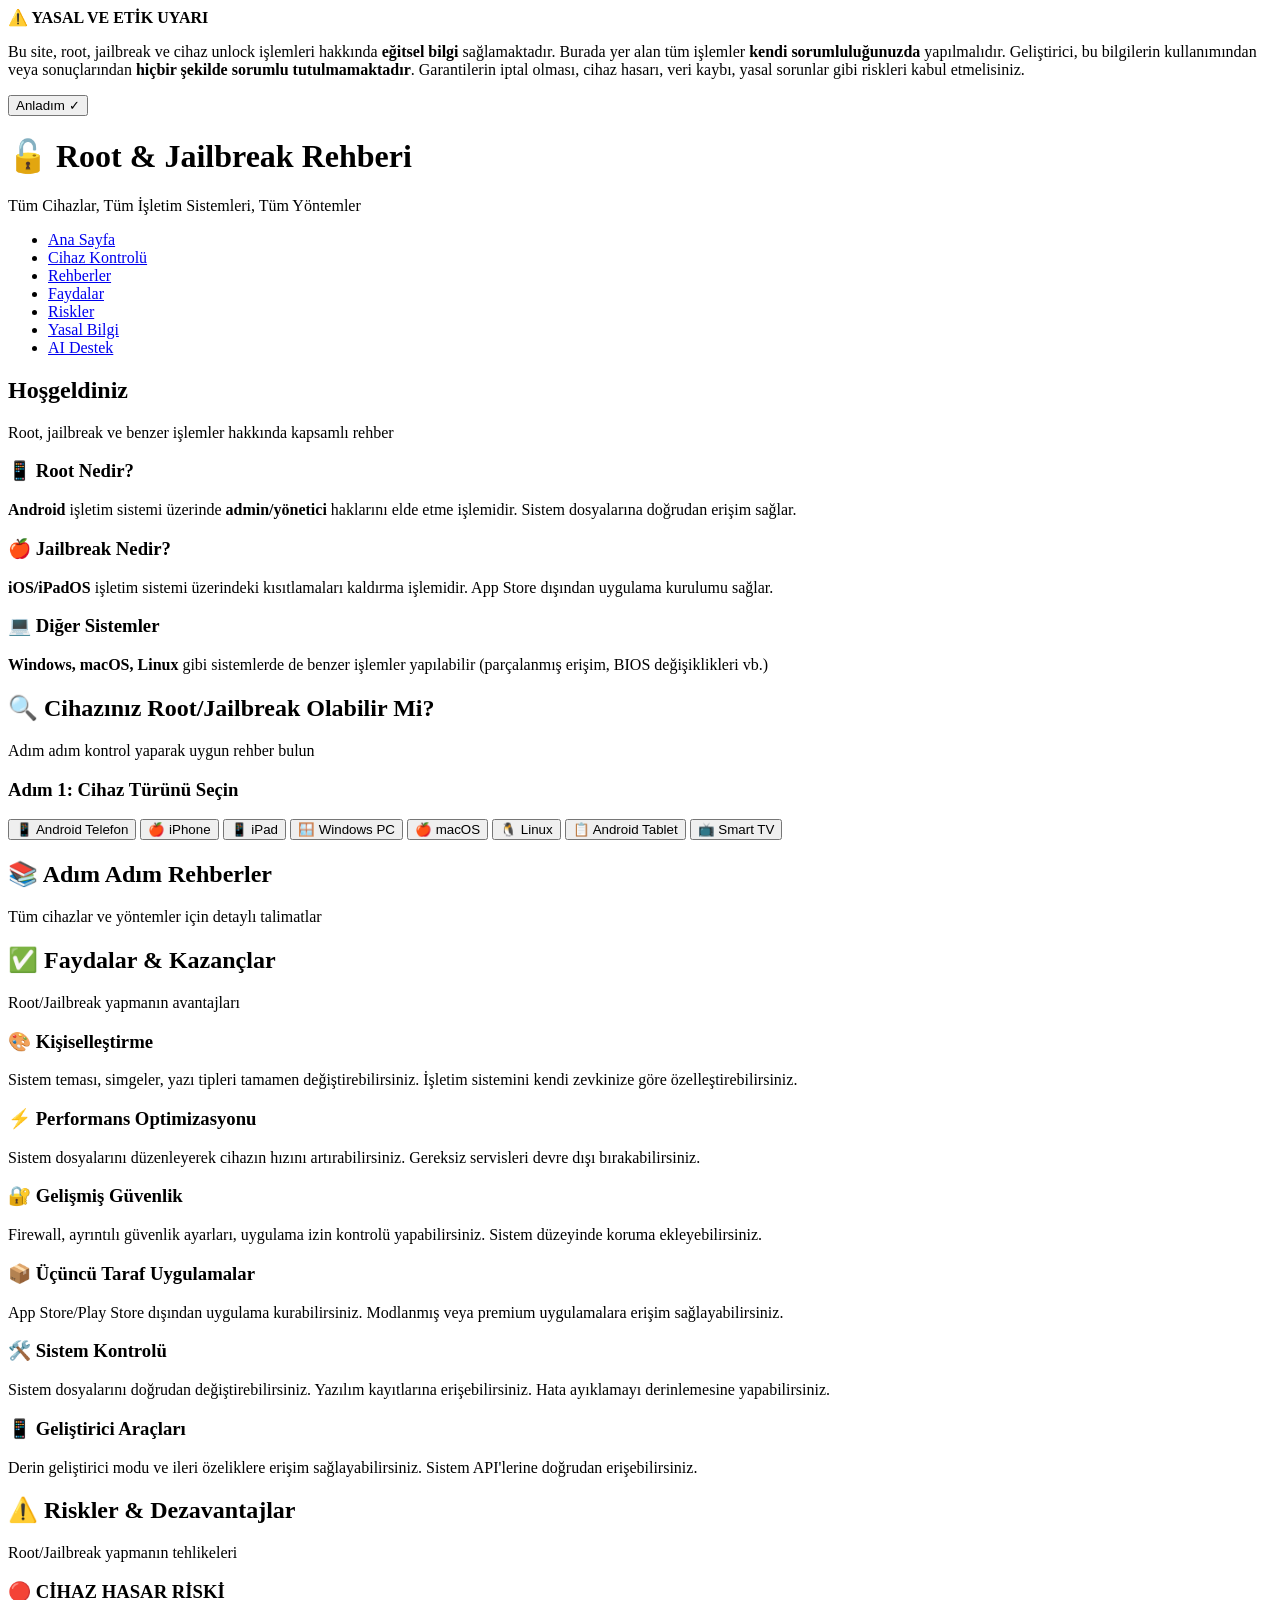
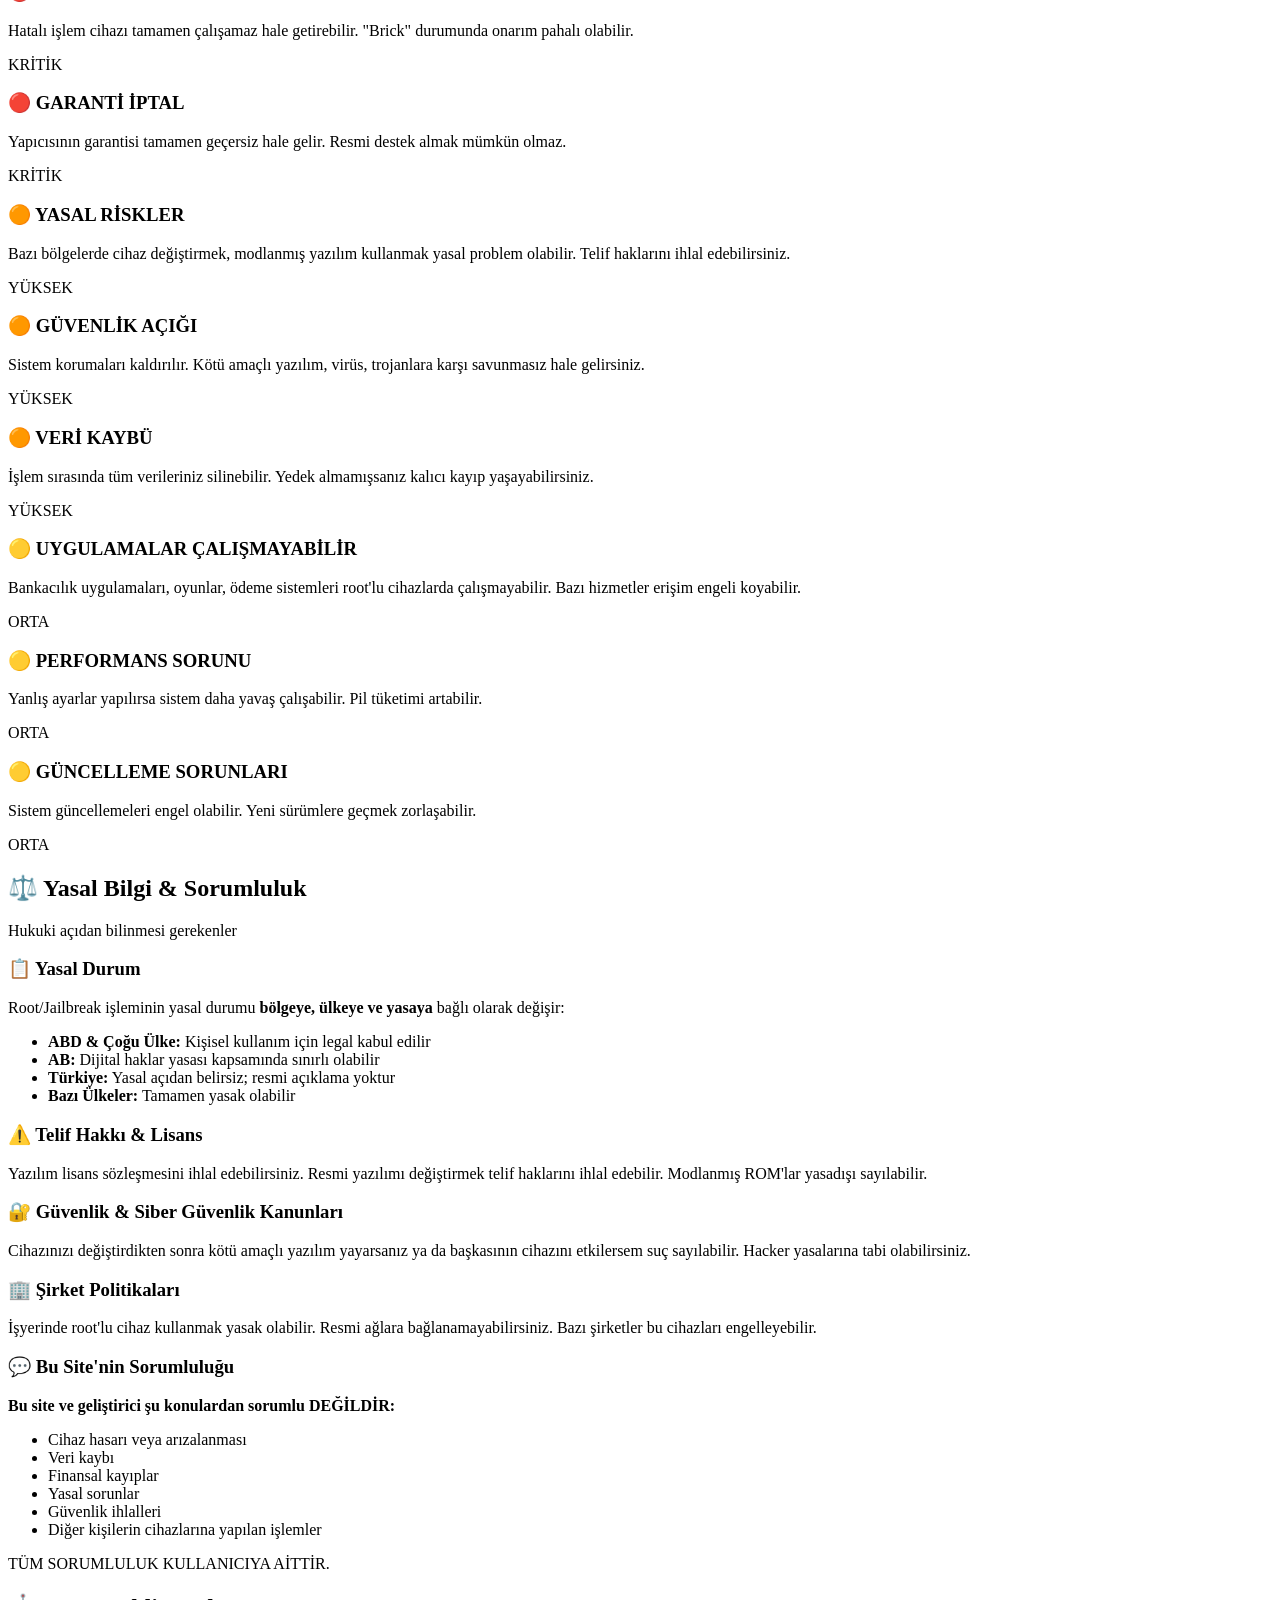
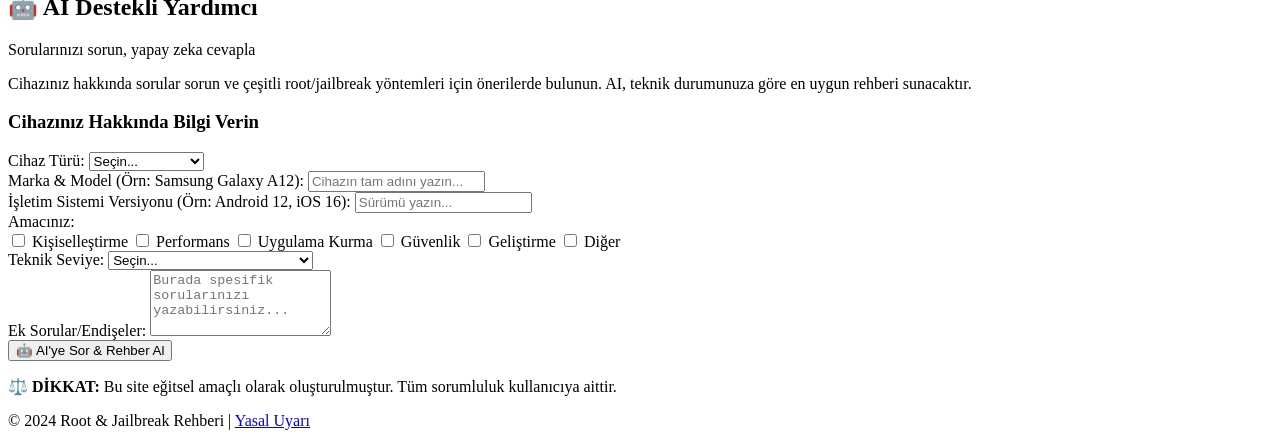
==== index.html @ 445ad883 "Temel HTML yapısı oluşturuldu - Ana sayfa, cihaz seçimi, rehberler ve AI destek" ====
<!DOCTYPE html>
<html lang="tr">
<head>
    <meta charset="UTF-8">
    <meta name="viewport" content="width=device-width, initial-scale=1.0">
    <title>Root & Jailbreak Rehberi - Tüm Cihazlar & İşletim Sistemleri</title>
    <link rel="stylesheet" href="style.css">
</head>
<body>
    <!-- YASAL UYARI BANNER -->
    <div class="legal-banner">
        <div class="legal-content">
            <strong>⚠️ YASAL VE ETİK UYARI</strong>
            <p>Bu site, root, jailbreak ve cihaz unlock işlemleri hakkında <strong>eğitsel bilgi</strong> sağlamaktadır. 
            Burada yer alan tüm işlemler <strong>kendi sorumluluğunuzda</strong> yapılmalıdır. Geliştirici, bu bilgilerin kullanımından veya sonuçlarından 
            <strong>hiçbir şekilde sorumlu tutulmamaktadır</strong>. Garantilerin iptal olması, cihaz hasarı, veri kaybı, yasal sorunlar gibi riskleri kabul etmelisiniz.</p>
            <button class="close-banner" onclick="closeBanner()">Anladım ✓</button>
        </div>
    </div>

    <!-- HEADER -->
    <header class="header">
        <div class="container">
            <h1>🔓 Root & Jailbreak Rehberi</h1>
            <p class="subtitle">Tüm Cihazlar, Tüm İşletim Sistemleri, Tüm Yöntemler</p>
        </div>
    </header>

    <!-- NAV -->
    <nav class="navbar">
        <div class="container">
            <ul class="nav-menu">
                <li><a href="#home" class="active">Ana Sayfa</a></li>
                <li><a href="#quick-check">Cihaz Kontrolü</a></li>
                <li><a href="#guides">Rehberler</a></li>
                <li><a href="#benefits">Faydalar</a></li>
                <li><a href="#risks">Riskler</a></li>
                <li><a href="#legal">Yasal Bilgi</a></li>
                <li><a href="#ai-support">AI Destek</a></li>
            </ul>
        </div>
    </nav>

    <!-- MAIN CONTENT -->
    <main>
        <div class="container">

            <!-- SECTION 1: GİRİŞ -->
            <section id="home" class="section">
                <div class="section-header">
                    <h2>Hoşgeldiniz</h2>
                    <p>Root, jailbreak ve benzer işlemler hakkında kapsamlı rehber</p>
                </div>
                <div class="intro-grid">
                    <div class="intro-card">
                        <h3>📱 Root Nedir?</h3>
                        <p><strong>Android</strong> işletim sistemi üzerinde <strong>admin/yönetici</strong> haklarını elde etme işlemidir. Sistem dosyalarına doğrudan erişim sağlar.</p>
                    </div>
                    <div class="intro-card">
                        <h3>🍎 Jailbreak Nedir?</h3>
                        <p><strong>iOS/iPadOS</strong> işletim sistemi üzerindeki kısıtlamaları kaldırma işlemidir. App Store dışından uygulama kurulumu sağlar.</p>
                    </div>
                    <div class="intro-card">
                        <h3>💻 Diğer Sistemler</h3>
                        <p><strong>Windows, macOS, Linux</strong> gibi sistemlerde de benzer işlemler yapılabilir (parçalanmış erişim, BIOS değişiklikleri vb.)</p>
                    </div>
                </div>
            </section>

            <!-- SECTION 2: CİHAZ KONTROLÜ -->
            <section id="quick-check" class="section">
                <div class="section-header">
                    <h2>🔍 Cihazınız Root/Jailbreak Olabilir Mi?</h2>
                    <p>Adım adım kontrol yaparak uygun rehber bulun</p>
                </div>

                <div class="device-selector">
                    <h3>Adım 1: Cihaz Türünü Seçin</h3>
                    <div class="button-group">
                        <button class="device-btn" onclick="selectDevice('android')">📱 Android Telefon</button>
                        <button class="device-btn" onclick="selectDevice('iphone')">🍎 iPhone</button>
                        <button class="device-btn" onclick="selectDevice('ipad')">📱 iPad</button>
                        <button class="device-btn" onclick="selectDevice('windows')">🪟 Windows PC</button>
                        <button class="device-btn" onclick="selectDevice('macos')">🍎 macOS</button>
                        <button class="device-btn" onclick="selectDevice('linux')">🐧 Linux</button>
                        <button class="device-btn" onclick="selectDevice('tablet')">📋 Android Tablet</button>
                        <button class="device-btn" onclick="selectDevice('smarttv')">📺 Smart TV</button>
                    </div>
                </div>

                <div id="device-info" class="device-info" style="display:none;"></div>
            </section>

            <!-- SECTION 3: REHBİLER -->
            <section id="guides" class="section">
                <div class="section-header">
                    <h2>📚 Adım Adım Rehberler</h2>
                    <p>Tüm cihazlar ve yöntemler için detaylı talimatlar</p>
                </div>

                <div class="guides-container" id="guides-container">
                    <!-- Dinamik olarak doldurulacak -->
                </div>
            </section>

            <!-- SECTION 4: FAYDALAR -->
            <section id="benefits" class="section">
                <div class="section-header">
                    <h2>✅ Faydalar & Kazançlar</h2>
                    <p>Root/Jailbreak yapmanın avantajları</p>
                </div>

                <div class="benefits-grid">
                    <div class="benefit-card">
                        <h3>🎨 Kişiselleştirme</h3>
                        <p>Sistem teması, simgeler, yazı tipleri tamamen değiştirebilirsiniz. İşletim sistemini kendi zevkinize göre özelleştirebilirsiniz.</p>
                    </div>
                    <div class="benefit-card">
                        <h3>⚡ Performans Optimizasyonu</h3>
                        <p>Sistem dosyalarını düzenleyerek cihazın hızını artırabilirsiniz. Gereksiz servisleri devre dışı bırakabilirsiniz.</p>
                    </div>
                    <div class="benefit-card">
                        <h3>🔐 Gelişmiş Güvenlik</h3>
                        <p>Firewall, ayrıntılı güvenlik ayarları, uygulama izin kontrolü yapabilirsiniz. Sistem düzeyinde koruma ekleyebilirsiniz.</p>
                    </div>
                    <div class="benefit-card">
                        <h3>📦 Üçüncü Taraf Uygulamalar</h3>
                        <p>App Store/Play Store dışından uygulama kurabilirsiniz. Modlanmış veya premium uygulamalara erişim sağlayabilirsiniz.</p>
                    </div>
                    <div class="benefit-card">
                        <h3>🛠️ Sistem Kontrolü</h3>
                        <p>Sistem dosyalarını doğrudan değiştirebilirsiniz. Yazılım kayıtlarına erişebilirsiniz. Hata ayıklamayı derinlemesine yapabilirsiniz.</p>
                    </div>
                    <div class="benefit-card">
                        <h3>📱 Geliştirici Araçları</h3>
                        <p>Derin geliştirici modu ve ileri özeliklere erişim sağlayabilirsiniz. Sistem API'lerine doğrudan erişebilirsiniz.</p>
                    </div>
                </div>
            </section>

            <!-- SECTION 5: RİSKLER -->
            <section id="risks" class="section">
                <div class="section-header">
                    <h2>⚠️ Riskler & Dezavantajlar</h2>
                    <p>Root/Jailbreak yapmanın tehlikeleri</p>
                </div>

                <div class="risks-grid">
                    <div class="risk-card risk-critical">
                        <h3>🔴 CİHAZ HASAR RİSKİ</h3>
                        <p>Hatalı işlem cihazı tamamen çalışamaz hale getirebilir. "Brick" durumunda onarım pahalı olabilir.</p>
                        <span class="risk-level">KRİTİK</span>
                    </div>
                    <div class="risk-card risk-critical">
                        <h3>🔴 GARANTİ İPTAL</h3>
                        <p>Yapıcısının garantisi tamamen geçersiz hale gelir. Resmi destek almak mümkün olmaz.</p>
                        <span class="risk-level">KRİTİK</span>
                    </div>
                    <div class="risk-card risk-high">
                        <h3>🟠 YASAL RİSKLER</h3>
                        <p>Bazı bölgelerde cihaz değiştirmek, modlanmış yazılım kullanmak yasal problem olabilir. Telif haklarını ihlal edebilirsiniz.</p>
                        <span class="risk-level">YÜKSEK</span>
                    </div>
                    <div class="risk-card risk-high">
                        <h3>🟠 GÜVENLİK AÇIĞI</h3>
                        <p>Sistem korumaları kaldırılır. Kötü amaçlı yazılım, virüs, trojanlara karşı savunmasız hale gelirsiniz.</p>
                        <span class="risk-level">YÜKSEK</span>
                    </div>
                    <div class="risk-card risk-high">
                        <h3>🟠 VERİ KAYBÜ</h3>
                        <p>İşlem sırasında tüm verileriniz silinebilir. Yedek almamışsanız kalıcı kayıp yaşayabilirsiniz.</p>
                        <span class="risk-level">YÜKSEK</span>
                    </div>
                    <div class="risk-card risk-medium">
                        <h3>🟡 UYGULAMALAR ÇALIŞMAYABİLİR</h3>
                        <p>Bankacılık uygulamaları, oyunlar, ödeme sistemleri root'lu cihazlarda çalışmayabilir. Bazı hizmetler erişim engeli koyabilir.</p>
                        <span class="risk-level">ORTA</span>
                    </div>
                    <div class="risk-card risk-medium">
                        <h3>🟡 PERFORMANS SORUNU</h3>
                        <p>Yanlış ayarlar yapılırsa sistem daha yavaş çalışabilir. Pil tüketimi artabilir.</p>
                        <span class="risk-level">ORTA</span>
                    </div>
                    <div class="risk-card risk-medium">
                        <h3>🟡 GÜNCELLEME SORUNLARI</h3>
                        <p>Sistem güncellemeleri engel olabilir. Yeni sürümlere geçmek zorlaşabilir.</p>
                        <span class="risk-level">ORTA</span>
                    </div>
                </div>
            </section>

            <!-- SECTION 6: YASAL BİLGİ -->
            <section id="legal" class="section">
                <div class="section-header">
                    <h2>⚖️ Yasal Bilgi & Sorumluluk</h2>
                    <p>Hukuki açıdan bilinmesi gerekenler</p>
                </div>

                <div class="legal-content-detailed">
                    <div class="legal-box">
                        <h3>📋 Yasal Durum</h3>
                        <p>Root/Jailbreak işleminin yasal durumu <strong>bölgeye, ülkeye ve yasaya</strong> bağlı olarak değişir:</p>
                        <ul>
                            <li><strong>ABD & Çoğu Ülke:</strong> Kişisel kullanım için legal kabul edilir</li>
                            <li><strong>AB:</strong> Dijital haklar yasası kapsamında sınırlı olabilir</li>
                            <li><strong>Türkiye:</strong> Yasal açıdan belirsiz; resmi açıklama yoktur</li>
                            <li><strong>Bazı Ülkeler:</strong> Tamamen yasak olabilir</li>
                        </ul>
                    </div>

                    <div class="legal-box">
                        <h3>⚠️ Telif Hakkı & Lisans</h3>
                        <p>Yazılım lisans sözleşmesini ihlal edebilirsiniz. Resmi yazılımı değiştirmek telif haklarını ihlal edebilir. Modlanmış ROM'lar yasadışı sayılabilir.</p>
                    </div>

                    <div class="legal-box">
                        <h3>🔐 Güvenlik & Siber Güvenlik Kanunları</h3>
                        <p>Cihazınızı değiştirdikten sonra kötü amaçlı yazılım yayarsanız ya da başkasının cihazını etkilersem suç sayılabilir. Hacker yasalarına tabi olabilirsiniz.</p>
                    </div>

                    <div class="legal-box">
                        <h3>🏢 Şirket Politikaları</h3>
                        <p>İşyerinde root'lu cihaz kullanmak yasak olabilir. Resmi ağlara bağlanamayabilirsiniz. Bazı şirketler bu cihazları engelleyebilir.</p>
                    </div>

                    <div class="legal-box">
                        <h3>💬 Bu Site'nin Sorumluluğu</h3>
                        <p><strong>Bu site ve geliştirici şu konulardan sorumlu DEĞİLDİR:</strong></p>
                        <ul>
                            <li>Cihaz hasarı veya arızalanması</li>
                            <li>Veri kaybı</li>
                            <li>Finansal kayıplar</li>
                            <li>Yasal sorunlar</li>
                            <li>Güvenlik ihlalleri</li>
                            <li>Diğer kişilerin cihazlarına yapılan işlemler</li>
                        </ul>
                        <p class="highlight">TÜM SORUMLULUK KULLANICIYA AİTTİR.</p>
                    </div>
                </div>
            </section>

            <!-- SECTION 7: AI DESTEK -->
            <section id="ai-support" class="section">
                <div class="section-header">
                    <h2>🤖 AI Destekli Yardımcı</h2>
                    <p>Sorularınızı sorun, yapay zeka cevapla</p>
                </div>

                <div class="ai-assistant">
                    <div class="ai-info">
                        <p>Cihazınız hakkında sorular sorun ve çeşitli root/jailbreak yöntemleri için önerilerde bulunun. AI, teknik durumunuza göre en uygun rehberi sunacaktır.</p>
                    </div>

                    <div class="ai-form">
                        <h3>Cihazınız Hakkında Bilgi Verin</h3>
                        
                        <div class="form-group">
                            <label>Cihaz Türü:</label>
                            <select id="ai-device-type">
                                <option value="">Seçin...</option>
                                <option value="android-phone">Android Telefon</option>
                                <option value="android-tablet">Android Tablet</option>
                                <option value="iphone">iPhone</option>
                                <option value="ipad">iPad</option>
                                <option value="windows">Windows PC</option>
                                <option value="macos">macOS</option>
                                <option value="linux">Linux</option>
                                <option value="smarttv">Smart TV</option>
                                <option value="other">Diğer</option>
                            </select>
                        </div>

                        <div class="form-group">
                            <label>Marka & Model (Örn: Samsung Galaxy A12):</label>
                            <input type="text" id="ai-device-model" placeholder="Cihazın tam adını yazın...">
                        </div>

                        <div class="form-group">
                            <label>İşletim Sistemi Versiyonu (Örn: Android 12, iOS 16):</label>
                            <input type="text" id="ai-os-version" placeholder="Sürümü yazın...">
                        </div>

                        <div class="form-group">
                            <label>Amacınız:</label>
                            <div class="checkbox-group">
                                <label><input type="checkbox" name="purpose" value="customization"> Kişiselleştirme</label>
                                <label><input type="checkbox" name="purpose" value="performance"> Performans</label>
                                <label><input type="checkbox" name="purpose" value="apps"> Uygulama Kurma</label>
                                <label><input type="checkbox" name="purpose" value="security"> Güvenlik</label>
                                <label><input type="checkbox" name="purpose" value="development"> Geliştirme</label>
                                <label><input type="checkbox" name="purpose" value="other"> Diğer</label>
                            </div>
                        </div>

                        <div class="form-group">
                            <label>Teknik Seviye:</label>
                            <select id="ai-tech-level">
                                <option value="">Seçin...</option>
                                <option value="beginner">Başlangıç (İlk defa yapacağım)</option>
                                <option value="intermediate">Orta (Daha önce bunu yaptım)</option>
                                <option value="advanced">İleri (Teknik bilgim var)</option>
                            </select>
                        </div>

                        <div class="form-group">
                            <label>Ek Sorular/Endişeler:</label>
                            <textarea id="ai-custom-question" placeholder="Burada spesifik sorularınızı yazabilirsiniz..." rows="4"></textarea>
                        </div>

                        <button class="btn-primary" onclick="askAI()">🤖 AI'ye Sor & Rehber Al</button>
                    </div>

                    <div id="ai-response" class="ai-response" style="display:none;"></div>
                </div>
            </section>

        </div>
    </main>

    <!-- FOOTER -->
    <footer class="footer">
        <div class="container">
            <p><strong>⚖️ DİKKAT:</strong> Bu site eğitsel amaçlı olarak oluşturulmuştur. Tüm sorumluluk kullanıcıya aittir.</p>
            <p>© 2024 Root & Jailbreak Rehberi | <a href="#legal">Yasal Uyarı</a></p>
        </div>
    </footer>

    <script src="script.js"></script>
</body>
</html>
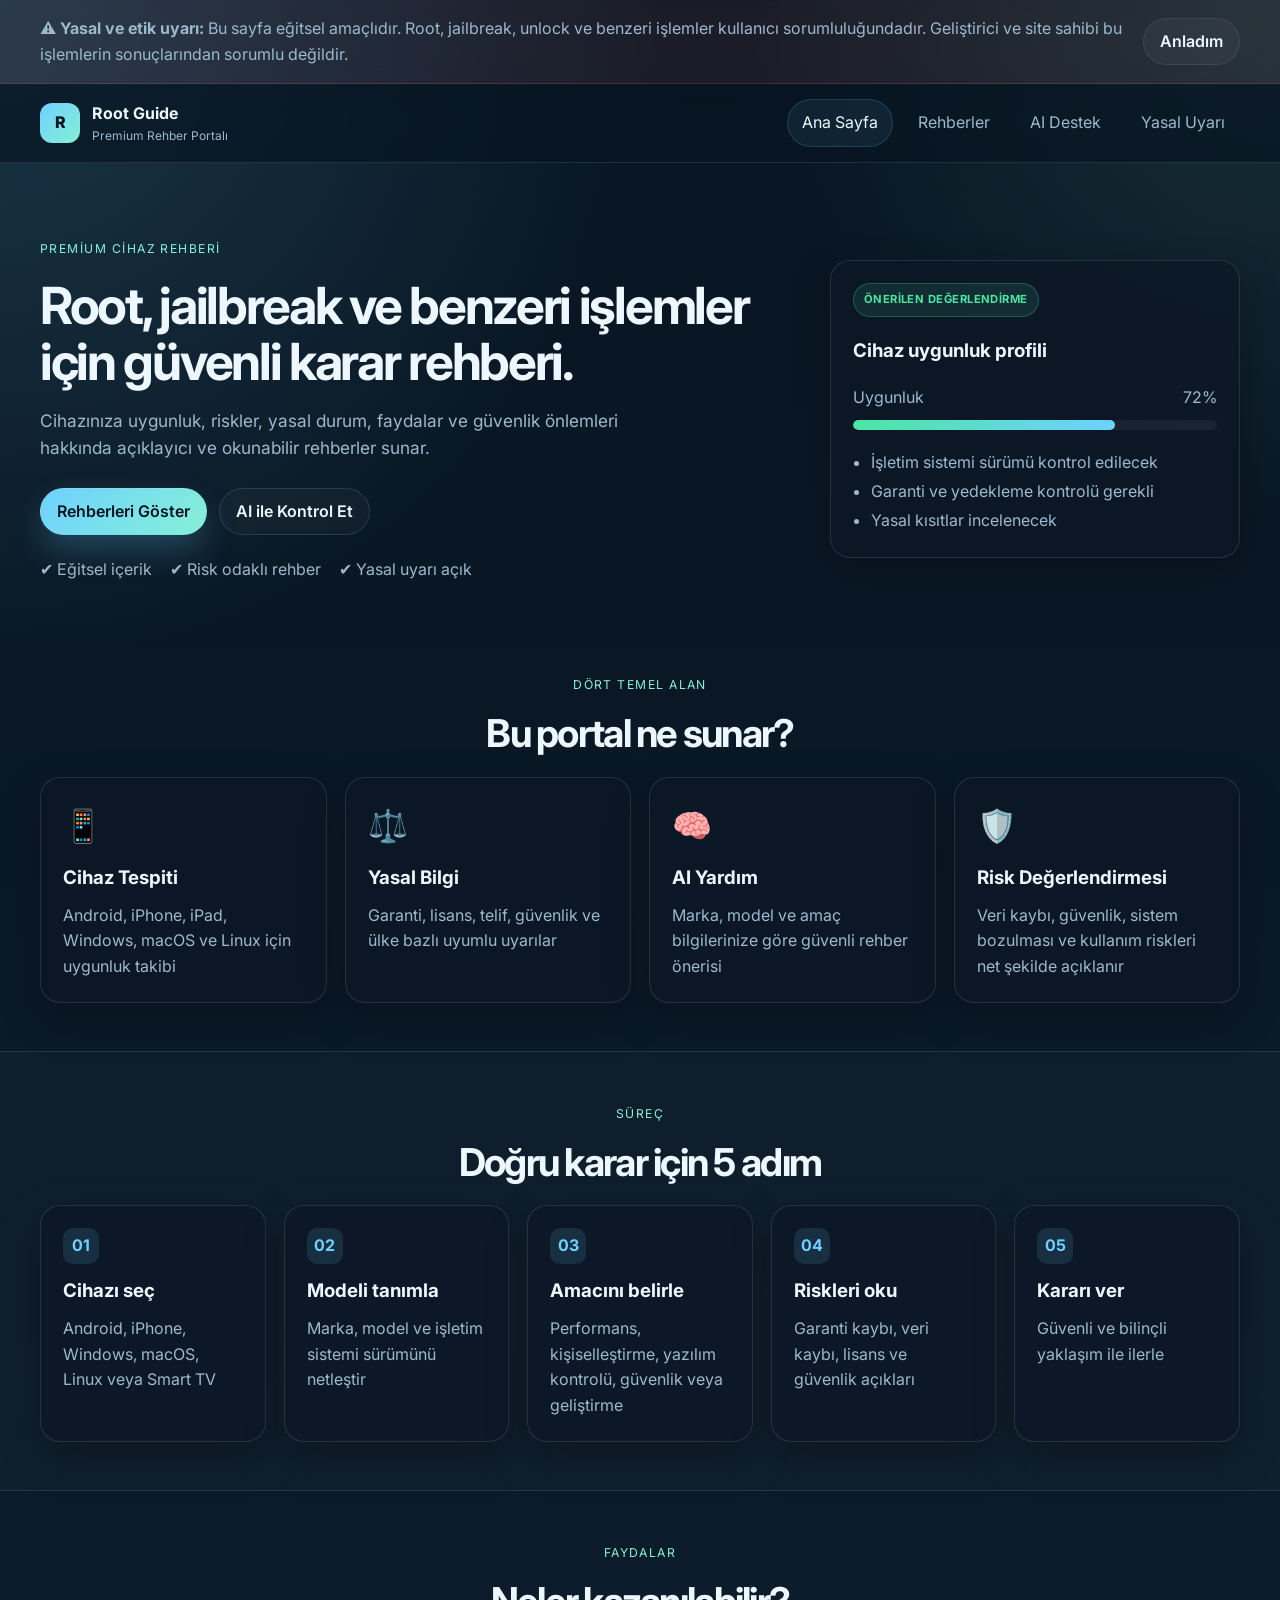
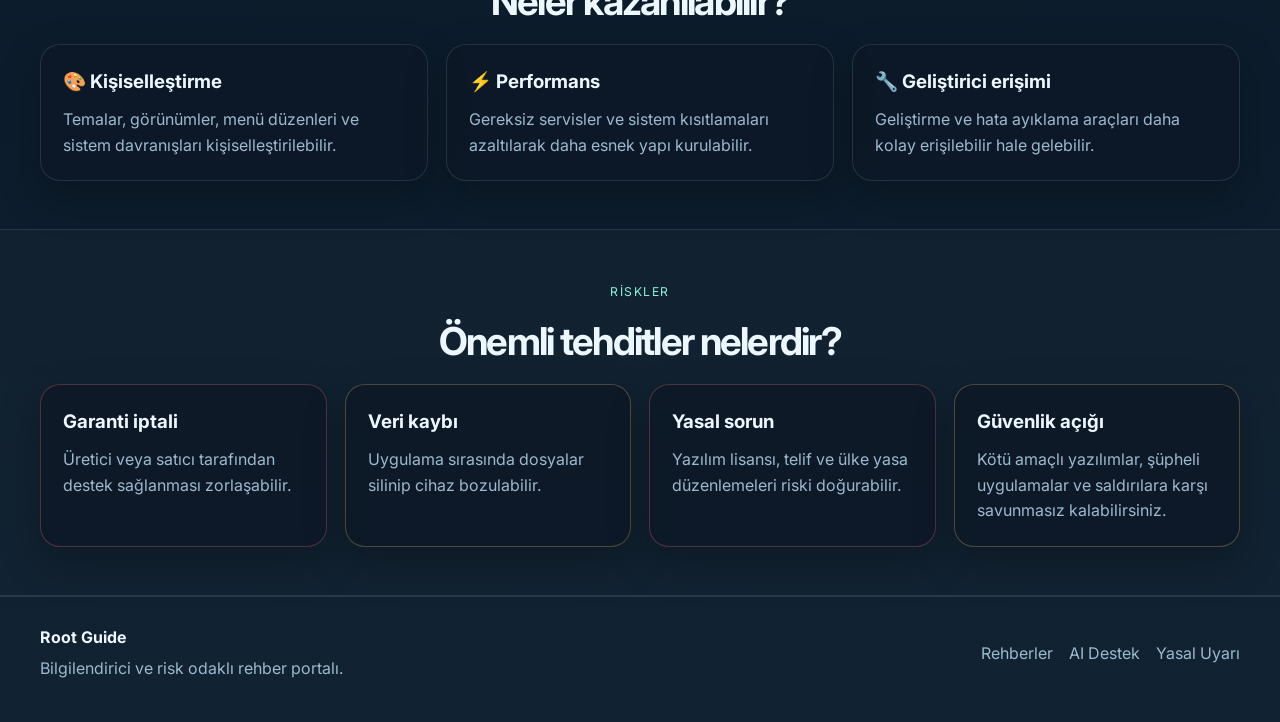
==== commit 70c1dfef: "Premium çok sayfalı portal oluşturuldu: ana sayfa, rehberler, AI destek ve yasal sayfalar hazır." ====
--- a/index.html
+++ b/index.html
@@ -1,330 +1,357 @@
 <!DOCTYPE html>
 <html lang="tr">
 <head>
-    <meta charset="UTF-8">
-    <meta name="viewport" content="width=device-width, initial-scale=1.0">
-    <title>Root & Jailbreak Rehberi - Tüm Cihazlar & İşletim Sistemleri</title>
-    <link rel="stylesheet" href="style.css">
+  <meta charset="UTF-8" />
+  <meta name="viewport" content="width=device-width, initial-scale=1.0" />
+  <title>Root & Jailbreak Rehberi | Premium Bilgi Portalı</title>
+  <meta name="description" content="Güvenli, yasal uyarılı ve eğitsel root, jailbreak, unlock ve benzeri cihaz rehberi portalı." />
+  <link rel="preconnect" href="https://fonts.googleapis.com">
+  <link rel="preconnect" href="https://fonts.gstatic.com" crossorigin>
+  <link href="https://fonts.googleapis.com/css2?family=Inter:wght@400;500;600;700;800&display=swap" rel="stylesheet">
+  <link rel="stylesheet" href="style.css" />
 </head>
 <body>
-    <!-- YASAL UYARI BANNER -->
-    <div class="legal-banner">
-        <div class="legal-content">
-            <strong>⚠️ YASAL VE ETİK UYARI</strong>
-            <p>Bu site, root, jailbreak ve cihaz unlock işlemleri hakkında <strong>eğitsel bilgi</strong> sağlamaktadır. 
-            Burada yer alan tüm işlemler <strong>kendi sorumluluğunuzda</strong> yapılmalıdır. Geliştirici, bu bilgilerin kullanımından veya sonuçlarından 
-            <strong>hiçbir şekilde sorumlu tutulmamaktadır</strong>. Garantilerin iptal olması, cihaz hasarı, veri kaybı, yasal sorunlar gibi riskleri kabul etmelisiniz.</p>
-            <button class="close-banner" onclick="closeBanner()">Anladım ✓</button>
-        </div>
+  <div class="top-alert">
+    <div class="container top-alert-inner">
+      <div>
+        <strong>⚠️ Yasal ve etik uyarı:</strong>
+        Bu sayfa eğitsel amaçlıdır. Root, jailbreak, unlock ve benzeri işlemler kullanıcı sorumluluğundadır. Geliştirici ve site sahibi bu işlemlerin sonuçlarından sorumlu değildir.
+      </div>
+      <button class="ghost-button" type="button" data-close-alert>Anladım</button>
     </div>
-
-    <!-- HEADER -->
-    <header class="header">
-        <div class="container">
-            <h1>🔓 Root & Jailbreak Rehberi</h1>
-            <p class="subtitle">Tüm Cihazlar, Tüm İşletim Sistemleri, Tüm Yöntemler</p>
-        </div>
-    </header>
-
-    <!-- NAV -->
-    <nav class="navbar">
-        <div class="container">
-            <ul class="nav-menu">
-                <li><a href="#home" class="active">Ana Sayfa</a></li>
-                <li><a href="#quick-check">Cihaz Kontrolü</a></li>
-                <li><a href="#guides">Rehberler</a></li>
-                <li><a href="#benefits">Faydalar</a></li>
-                <li><a href="#risks">Riskler</a></li>
-                <li><a href="#legal">Yasal Bilgi</a></li>
-                <li><a href="#ai-support">AI Destek</a></li>
+  </div>
+
+  <header class="site-header">
+    <div class="container nav-wrap">
+      <div class="brand">
+        <span class="brand-mark">R</span>
+        <div>
+          <strong>Root Guide</strong>
+          <small>Premium Rehber Portalı</small>
+        </div>
+      </div>
+      <nav class="main-nav" aria-label="Ana menü">
+        <a href="index.html" class="active">Ana Sayfa</a>
+        <a href="guides.html">Rehberler</a>
+        <a href="assistant.html">AI Destek</a>
+        <a href="legal.html">Yasal Uyarı</a>
+      </nav>
+    </div>
+  </header>
+
+  <main>
+    <section class="hero">
+      <div class="container hero-grid">
+        <div class="hero-copy">
+          <span class="eyebrow">Premium Cihaz Rehberi</span>
+          <h1>Root, jailbreak ve benzeri işlemler için güvenli karar rehberi.</h1>
+          <p>
+            Cihazınıza uygunluk, riskler, yasal durum, faydalar ve güvenlik önlemleri hakkında açıklayıcı ve okunabilir rehberler sunar.
+          </p>
+          <div class="cta-row">
+            <a class="primary-button" href="guides.html">Rehberleri Göster</a>
+            <a class="secondary-button" href="assistant.html">AI ile Kontrol Et</a>
+          </div>
+          <ul class="trust-list">
+            <li>✔ Eğitsel içerik</li>
+            <li>✔ Risk odaklı rehber</li>
+            <li>✔ Yasal uyarı açık</li>
+          </ul>
+        </div>
+        <div class="hero-panel">
+          <div class="mini-card shadow-soft">
+            <span class="badge success">Önerilen değerlendirme</span>
+            <h3>Cihaz uygunluk profili</h3>
+            <div class="meter-row">
+              <span>Uygunluk</span>
+              <span class="meter-value">72%</span>
+            </div>
+            <div class="meter"><span style="width:72%"></span></div>
+            <ul>
+              <li>İşletim sistemi sürümü kontrol edilecek</li>
+              <li>Garanti ve yedekleme kontrolü gerekli</li>
+              <li>Yasal kısıtlar incelenecek</li>
             </ul>
-        </div>
-    </nav>
-
-    <!-- MAIN CONTENT -->
-    <main>
-        <div class="container">
-
-            <!-- SECTION 1: GİRİŞ -->
-            <section id="home" class="section">
-                <div class="section-header">
-                    <h2>Hoşgeldiniz</h2>
-                    <p>Root, jailbreak ve benzer işlemler hakkında kapsamlı rehber</p>
-                </div>
-                <div class="intro-grid">
-                    <div class="intro-card">
-                        <h3>📱 Root Nedir?</h3>
-                        <p><strong>Android</strong> işletim sistemi üzerinde <strong>admin/yönetici</strong> haklarını elde etme işlemidir. Sistem dosyalarına doğrudan erişim sağlar.</p>
-                    </div>
-                    <div class="intro-card">
-                        <h3>🍎 Jailbreak Nedir?</h3>
-                        <p><strong>iOS/iPadOS</strong> işletim sistemi üzerindeki kısıtlamaları kaldırma işlemidir. App Store dışından uygulama kurulumu sağlar.</p>
-                    </div>
-                    <div class="intro-card">
-                        <h3>💻 Diğer Sistemler</h3>
-                        <p><strong>Windows, macOS, Linux</strong> gibi sistemlerde de benzer işlemler yapılabilir (parçalanmış erişim, BIOS değişiklikleri vb.)</p>
-                    </div>
-                </div>
-            </section>
-
-            <!-- SECTION 2: CİHAZ KONTROLÜ -->
-            <section id="quick-check" class="section">
-                <div class="section-header">
-                    <h2>🔍 Cihazınız Root/Jailbreak Olabilir Mi?</h2>
-                    <p>Adım adım kontrol yaparak uygun rehber bulun</p>
-                </div>
-
-                <div class="device-selector">
-                    <h3>Adım 1: Cihaz Türünü Seçin</h3>
-                    <div class="button-group">
-                        <button class="device-btn" onclick="selectDevice('android')">📱 Android Telefon</button>
-                        <button class="device-btn" onclick="selectDevice('iphone')">🍎 iPhone</button>
-                        <button class="device-btn" onclick="selectDevice('ipad')">📱 iPad</button>
-                        <button class="device-btn" onclick="selectDevice('windows')">🪟 Windows PC</button>
-                        <button class="device-btn" onclick="selectDevice('macos')">🍎 macOS</button>
-                        <button class="device-btn" onclick="selectDevice('linux')">🐧 Linux</button>
-                        <button class="device-btn" onclick="selectDevice('tablet')">📋 Android Tablet</button>
-                        <button class="device-btn" onclick="selectDevice('smarttv')">📺 Smart TV</button>
-                    </div>
-                </div>
-
-                <div id="device-info" class="device-info" style="display:none;"></div>
-            </section>
-
-            <!-- SECTION 3: REHBİLER -->
-            <section id="guides" class="section">
-                <div class="section-header">
-                    <h2>📚 Adım Adım Rehberler</h2>
-                    <p>Tüm cihazlar ve yöntemler için detaylı talimatlar</p>
-                </div>
-
-                <div class="guides-container" id="guides-container">
-                    <!-- Dinamik olarak doldurulacak -->
-                </div>
-            </section>
-
-            <!-- SECTION 4: FAYDALAR -->
-            <section id="benefits" class="section">
-                <div class="section-header">
-                    <h2>✅ Faydalar & Kazançlar</h2>
-                    <p>Root/Jailbreak yapmanın avantajları</p>
-                </div>
-
-                <div class="benefits-grid">
-                    <div class="benefit-card">
-                        <h3>🎨 Kişiselleştirme</h3>
-                        <p>Sistem teması, simgeler, yazı tipleri tamamen değiştirebilirsiniz. İşletim sistemini kendi zevkinize göre özelleştirebilirsiniz.</p>
-                    </div>
-                    <div class="benefit-card">
-                        <h3>⚡ Performans Optimizasyonu</h3>
-                        <p>Sistem dosyalarını düzenleyerek cihazın hızını artırabilirsiniz. Gereksiz servisleri devre dışı bırakabilirsiniz.</p>
-                    </div>
-                    <div class="benefit-card">
-                        <h3>🔐 Gelişmiş Güvenlik</h3>
-                        <p>Firewall, ayrıntılı güvenlik ayarları, uygulama izin kontrolü yapabilirsiniz. Sistem düzeyinde koruma ekleyebilirsiniz.</p>
-                    </div>
-                    <div class="benefit-card">
-                        <h3>📦 Üçüncü Taraf Uygulamalar</h3>
-                        <p>App Store/Play Store dışından uygulama kurabilirsiniz. Modlanmış veya premium uygulamalara erişim sağlayabilirsiniz.</p>
-                    </div>
-                    <div class="benefit-card">
-                        <h3>🛠️ Sistem Kontrolü</h3>
-                        <p>Sistem dosyalarını doğrudan değiştirebilirsiniz. Yazılım kayıtlarına erişebilirsiniz. Hata ayıklamayı derinlemesine yapabilirsiniz.</p>
-                    </div>
-                    <div class="benefit-card">
-                        <h3>📱 Geliştirici Araçları</h3>
-                        <p>Derin geliştirici modu ve ileri özeliklere erişim sağlayabilirsiniz. Sistem API'lerine doğrudan erişebilirsiniz.</p>
-                    </div>
-                </div>
-            </section>
-
-            <!-- SECTION 5: RİSKLER -->
-            <section id="risks" class="section">
-                <div class="section-header">
-                    <h2>⚠️ Riskler & Dezavantajlar</h2>
-                    <p>Root/Jailbreak yapmanın tehlikeleri</p>
-                </div>
-
-                <div class="risks-grid">
-                    <div class="risk-card risk-critical">
-                        <h3>🔴 CİHAZ HASAR RİSKİ</h3>
-                        <p>Hatalı işlem cihazı tamamen çalışamaz hale getirebilir. "Brick" durumunda onarım pahalı olabilir.</p>
-                        <span class="risk-level">KRİTİK</span>
-                    </div>
-                    <div class="risk-card risk-critical">
-                        <h3>🔴 GARANTİ İPTAL</h3>
-                        <p>Yapıcısının garantisi tamamen geçersiz hale gelir. Resmi destek almak mümkün olmaz.</p>
-                        <span class="risk-level">KRİTİK</span>
-                    </div>
-                    <div class="risk-card risk-high">
-                        <h3>🟠 YASAL RİSKLER</h3>
-                        <p>Bazı bölgelerde cihaz değiştirmek, modlanmış yazılım kullanmak yasal problem olabilir. Telif haklarını ihlal edebilirsiniz.</p>
-                        <span class="risk-level">YÜKSEK</span>
-                    </div>
-                    <div class="risk-card risk-high">
-                        <h3>🟠 GÜVENLİK AÇIĞI</h3>
-                        <p>Sistem korumaları kaldırılır. Kötü amaçlı yazılım, virüs, trojanlara karşı savunmasız hale gelirsiniz.</p>
-                        <span class="risk-level">YÜKSEK</span>
-                    </div>
-                    <div class="risk-card risk-high">
-                        <h3>🟠 VERİ KAYBÜ</h3>
-                        <p>İşlem sırasında tüm verileriniz silinebilir. Yedek almamışsanız kalıcı kayıp yaşayabilirsiniz.</p>
-                        <span class="risk-level">YÜKSEK</span>
-                    </div>
-                    <div class="risk-card risk-medium">
-                        <h3>🟡 UYGULAMALAR ÇALIŞMAYABİLİR</h3>
-                        <p>Bankacılık uygulamaları, oyunlar, ödeme sistemleri root'lu cihazlarda çalışmayabilir. Bazı hizmetler erişim engeli koyabilir.</p>
-                        <span class="risk-level">ORTA</span>
-                    </div>
-                    <div class="risk-card risk-medium">
-                        <h3>🟡 PERFORMANS SORUNU</h3>
-                        <p>Yanlış ayarlar yapılırsa sistem daha yavaş çalışabilir. Pil tüketimi artabilir.</p>
-                        <span class="risk-level">ORTA</span>
-                    </div>
-                    <div class="risk-card risk-medium">
-                        <h3>🟡 GÜNCELLEME SORUNLARI</h3>
-                        <p>Sistem güncellemeleri engel olabilir. Yeni sürümlere geçmek zorlaşabilir.</p>
-                        <span class="risk-level">ORTA</span>
-                    </div>
-                </div>
-            </section>
-
-            <!-- SECTION 6: YASAL BİLGİ -->
-            <section id="legal" class="section">
-                <div class="section-header">
-                    <h2>⚖️ Yasal Bilgi & Sorumluluk</h2>
-                    <p>Hukuki açıdan bilinmesi gerekenler</p>
-                </div>
-
-                <div class="legal-content-detailed">
-                    <div class="legal-box">
-                        <h3>📋 Yasal Durum</h3>
-                        <p>Root/Jailbreak işleminin yasal durumu <strong>bölgeye, ülkeye ve yasaya</strong> bağlı olarak değişir:</p>
-                        <ul>
-                            <li><strong>ABD & Çoğu Ülke:</strong> Kişisel kullanım için legal kabul edilir</li>
-                            <li><strong>AB:</strong> Dijital haklar yasası kapsamında sınırlı olabilir</li>
-                            <li><strong>Türkiye:</strong> Yasal açıdan belirsiz; resmi açıklama yoktur</li>
-                            <li><strong>Bazı Ülkeler:</strong> Tamamen yasak olabilir</li>
-                        </ul>
-                    </div>
-
-                    <div class="legal-box">
-                        <h3>⚠️ Telif Hakkı & Lisans</h3>
-                        <p>Yazılım lisans sözleşmesini ihlal edebilirsiniz. Resmi yazılımı değiştirmek telif haklarını ihlal edebilir. Modlanmış ROM'lar yasadışı sayılabilir.</p>
-                    </div>
-
-                    <div class="legal-box">
-                        <h3>🔐 Güvenlik & Siber Güvenlik Kanunları</h3>
-                        <p>Cihazınızı değiştirdikten sonra kötü amaçlı yazılım yayarsanız ya da başkasının cihazını etkilersem suç sayılabilir. Hacker yasalarına tabi olabilirsiniz.</p>
-                    </div>
-
-                    <div class="legal-box">
-                        <h3>🏢 Şirket Politikaları</h3>
-                        <p>İşyerinde root'lu cihaz kullanmak yasak olabilir. Resmi ağlara bağlanamayabilirsiniz. Bazı şirketler bu cihazları engelleyebilir.</p>
-                    </div>
-
-                    <div class="legal-box">
-                        <h3>💬 Bu Site'nin Sorumluluğu</h3>
-                        <p><strong>Bu site ve geliştirici şu konulardan sorumlu DEĞİLDİR:</strong></p>
-                        <ul>
-                            <li>Cihaz hasarı veya arızalanması</li>
-                            <li>Veri kaybı</li>
-                            <li>Finansal kayıplar</li>
-                            <li>Yasal sorunlar</li>
-                            <li>Güvenlik ihlalleri</li>
-                            <li>Diğer kişilerin cihazlarına yapılan işlemler</li>
-                        </ul>
-                        <p class="highlight">TÜM SORUMLULUK KULLANICIYA AİTTİR.</p>
-                    </div>
-                </div>
-            </section>
-
-            <!-- SECTION 7: AI DESTEK -->
-            <section id="ai-support" class="section">
-                <div class="section-header">
-                    <h2>🤖 AI Destekli Yardımcı</h2>
-                    <p>Sorularınızı sorun, yapay zeka cevapla</p>
-                </div>
-
-                <div class="ai-assistant">
-                    <div class="ai-info">
-                        <p>Cihazınız hakkında sorular sorun ve çeşitli root/jailbreak yöntemleri için önerilerde bulunun. AI, teknik durumunuza göre en uygun rehberi sunacaktır.</p>
-                    </div>
-
-                    <div class="ai-form">
-                        <h3>Cihazınız Hakkında Bilgi Verin</h3>
-                        
-                        <div class="form-group">
-                            <label>Cihaz Türü:</label>
-                            <select id="ai-device-type">
-                                <option value="">Seçin...</option>
-                                <option value="android-phone">Android Telefon</option>
-                                <option value="android-tablet">Android Tablet</option>
-                                <option value="iphone">iPhone</option>
-                                <option value="ipad">iPad</option>
-                                <option value="windows">Windows PC</option>
-                                <option value="macos">macOS</option>
-                                <option value="linux">Linux</option>
-                                <option value="smarttv">Smart TV</option>
-                                <option value="other">Diğer</option>
-                            </select>
-                        </div>
-
-                        <div class="form-group">
-                            <label>Marka & Model (Örn: Samsung Galaxy A12):</label>
-                            <input type="text" id="ai-device-model" placeholder="Cihazın tam adını yazın...">
-                        </div>
-
-                        <div class="form-group">
-                            <label>İşletim Sistemi Versiyonu (Örn: Android 12, iOS 16):</label>
-                            <input type="text" id="ai-os-version" placeholder="Sürümü yazın...">
-                        </div>
-
-                        <div class="form-group">
-                            <label>Amacınız:</label>
-                            <div class="checkbox-group">
-                                <label><input type="checkbox" name="purpose" value="customization"> Kişiselleştirme</label>
-                                <label><input type="checkbox" name="purpose" value="performance"> Performans</label>
-                                <label><input type="checkbox" name="purpose" value="apps"> Uygulama Kurma</label>
-                                <label><input type="checkbox" name="purpose" value="security"> Güvenlik</label>
-                                <label><input type="checkbox" name="purpose" value="development"> Geliştirme</label>
-                                <label><input type="checkbox" name="purpose" value="other"> Diğer</label>
-                            </div>
-                        </div>
-
-                        <div class="form-group">
-                            <label>Teknik Seviye:</label>
-                            <select id="ai-tech-level">
-                                <option value="">Seçin...</option>
-                                <option value="beginner">Başlangıç (İlk defa yapacağım)</option>
-                                <option value="intermediate">Orta (Daha önce bunu yaptım)</option>
-                                <option value="advanced">İleri (Teknik bilgim var)</option>
-                            </select>
-                        </div>
-
-                        <div class="form-group">
-                            <label>Ek Sorular/Endişeler:</label>
-                            <textarea id="ai-custom-question" placeholder="Burada spesifik sorularınızı yazabilirsiniz..." rows="4"></textarea>
-                        </div>
-
-                        <button class="btn-primary" onclick="askAI()">🤖 AI'ye Sor & Rehber Al</button>
-                    </div>
-
-                    <div id="ai-response" class="ai-response" style="display:none;"></div>
-                </div>
-            </section>
-
-        </div>
-    </main>
-
-    <!-- FOOTER -->
-    <footer class="footer">
-        <div class="container">
-            <p><strong>⚖️ DİKKAT:</strong> Bu site eğitsel amaçlı olarak oluşturulmuştur. Tüm sorumluluk kullanıcıya aittir.</p>
-            <p>© 2024 Root & Jailbreak Rehberi | <a href="#legal">Yasal Uyarı</a></p>
-        </div>
-    </footer>
-
-    <script src="script.js"></script>
+          </div>
+        </div>
+      </div>
+    </section>
+
+    <section class="section">
+      <div class="container">
+        <div class="section-head">
+          <span class="eyebrow">Dört temel alan</span>
+          <h2>Bu portal ne sunar?</h2>
+        </div>
+        <div class="cards-grid cards-4">
+          <article class="info-card shadow-soft">
+            <div class="icon">📱</div>
+            <h3>Cihaz Tespiti</h3>
+            <p>Android, iPhone, iPad, Windows, macOS ve Linux için uygunluk takibi</p>
+          </article>
+          <article class="info-card shadow-soft">
+            <div class="icon">⚖️</div>
+            <h3>Yasal Bilgi</h3>
+            <p>Garanti, lisans, telif, güvenlik ve ülke bazlı uyumlu uyarılar</p>
+          </article>
+          <article class="info-card shadow-soft">
+            <div class="icon">🧠</div>
+            <h3>AI Yardım</h3>
+            <p>Marka, model ve amaç bilgilerinize göre güvenli rehber önerisi</p>
+          </article>
+          <article class="info-card shadow-soft">
+            <div class="icon">🛡️</div>
+            <h3>Risk Değerlendirmesi</h3>
+            <p>Veri kaybı, güvenlik, sistem bozulması ve kullanım riskleri net şekilde açıklanır</p>
+          </article>
+        </div>
+      </div>
+    </section>
+
+    <section class="section alt-section">
+      <div class="container">
+        <div class="section-head">
+          <span class="eyebrow">Süreç</span>
+          <h2>Doğru karar için 5 adım</h2>
+        </div>
+        <div class="process-grid">
+          <div class="process-item shadow-soft">
+            <span>01</span>
+            <h3>Cihazı seç</h3>
+            <p>Android, iPhone, Windows, macOS, Linux veya Smart TV</p>
+          </div>
+          <div class="process-item shadow-soft">
+            <span>02</span>
+            <h3>Modeli tanımla</h3>
+            <p>Marka, model ve işletim sistemi sürümünü netleştir</p>
+          </div>
+          <div class="process-item shadow-soft">
+            <span>03</span>
+            <h3>Amacını belirle</h3>
+            <p>Performans, kişiselleştirme, yazılım kontrolü, güvenlik veya geliştirme</p>
+          </div>
+          <div class="process-item shadow-soft">
+            <span>04</span>
+            <h3>Riskleri oku</h3>
+            <p>Garanti kaybı, veri kaybı, lisans ve güvenlik açıkları</p>
+          </div>
+          <div class="process-item shadow-soft">
+            <span>05</span>
+            <h3>Kararı ver</h3>
+            <p>Güvenli ve bilinçli yaklaşım ile ilerle</p>
+          </div>
+        </div>
+      </div>
+    </section>
+
+    <section class="section">
+      <div class="container">
+        <div class="section-head">
+          <span class="eyebrow">Faydalar</span>
+          <h2>Neler kazanılabilir?</h2>
+        </div>
+        <div class="cards-grid cards-3">
+          <article class="feature-card shadow-soft">
+            <h3>🎨 Kişiselleştirme</h3>
+            <p>Temalar, görünümler, menü düzenleri ve sistem davranışları kişiselleştirilebilir.</p>
+          </article>
+          <article class="feature-card shadow-soft">
+            <h3>⚡ Performans</h3>
+            <p>Gereksiz servisler ve sistem kısıtlamaları azaltılarak daha esnek yapı kurulabilir.</p>
+          </article>
+          <article class="feature-card shadow-soft">
+            <h3>🔧 Geliştirici erişimi</h3>
+            <p>Geliştirme ve hata ayıklama araçları daha kolay erişilebilir hale gelebilir.</p>
+          </article>
+        </div>
+      </div>
+    </section>
+
+    <section class="section alt-section">
+      <div class="container">
+        <div class="section-head">
+          <span class="eyebrow">Riskler</span>
+          <h2>Önemli tehditler nelerdir?</h2>
+        </div>
+        <div class="risk-grid">
+          <div class="risk-box danger">
+            <h3>Garanti iptali</h3>
+            <p>Üretici veya satıcı tarafından destek sağlanması zorlaşabilir.</p>
+          </div>
+          <div class="risk-box warning">
+            <h3>Veri kaybı</h3>
+            <p>Uygulama sırasında dosyalar silinip cihaz bozulabilir.</p>
+          </div>
+          <div class="risk-box danger">
+            <h3>Yasal sorun</h3>
+            <p>Yazılım lisansı, telif ve ülke yasa düzenlemeleri riski doğurabilir.</p>
+          </div>
+          <div class="risk-box warning">
+            <h3>Güvenlik açığı</h3>
+            <p>Kötü amaçlı yazılımlar, şüpheli uygulamalar ve saldırılara karşı savunmasız kalabilirsiniz.</p>
+          </div>
+        </div>
+      </div>
+    </section>
+  </main>
+
+  <footer class="site-footer">
+    <div class="container footer-inner">
+      <div>
+        <strong>Root Guide</strong>
+        <p>Bilgilendirici ve risk odaklı rehber portalı.</p>
+      </div>
+      <div class="footer-links">
+        <a href="guides.html">Rehberler</a>
+        <a href="assistant.html">AI Destek</a>
+        <a href="legal.html">Yasal Uyarı</a>
+      </div>
+    </div>
+  </footer>
+
+  <script src="script.js"></script>
 </body>
 </html>
+
+
+
+
+
+
+
+
+
+
+
+
+
+
+
+
+
+
+
+
+
+
+
+
+
+
+
+
+
+
+
+
+
+
+
+
+
+
+
+
+
+
+
+
+
+
+
+
+
+
+
+
+
+
+
+
+
+
+
+
+
+
+
+
+
+
+
+
+
+
+
+
+
+
+
+
+
+
+
+
+
+
+
+
+
+
+
+
+
+
+
+
+
+
+
+
+
+
+
+
+
+
+
+
+
+
+
+
+
+
+
+
+
+
+
+
+
+
+
+
+
+
+
+
+
+
+
+
+
+
+
+
+
+
+
+
+
+
+
+
+
+
+
--- a/style.css
+++ b/style.css
@@ -0,0 +1,459 @@
+:root {
+  --bg: #081521;
+  --bg-soft: #0e1f30;
+  --panel: rgba(13, 24, 38, 0.82);
+  --panel-alt: rgba(22, 35, 52, 0.9);
+  --line: rgba(162, 184, 206, 0.16);
+  --text: #edf7ff;
+  --muted: #9db9cd;
+  --primary: #6ed1ff;
+  --primary-2: #86f0d6;
+  --success: #4ce5a3;
+  --warning: #ffbd72;
+  --danger: #ff7081;
+  --shadow: 0 16px 40px rgba(0, 0, 0, 0.26);
+  --radius: 20px;
+}
+
+* { box-sizing: border-box; }
+html { scroll-behavior: smooth; }
+body {
+  margin: 0;
+  font-family: "Inter", sans-serif;
+  background:
+    radial-gradient(circle at top left, rgba(110, 209, 255, 0.18), transparent 25%),
+    radial-gradient(circle at top right, rgba(134, 240, 214, 0.12), transparent 20%),
+    linear-gradient(180deg, var(--bg) 0%, var(--bg-soft) 100%);
+  color: var(--text);
+  line-height: 1.6;
+}
+
+img { max-width: 100%; display: block; }
+a { color: inherit; text-decoration: none; }
+button, input, select, textarea { font: inherit; }
+
+.container {
+  width: min(1200px, calc(100% - 32px));
+  margin: 0 auto;
+}
+
+.top-alert {
+  background: rgba(255, 112, 129, 0.08);
+  border-bottom: 1px solid rgba(255,112,129,0.2);
+  backdrop-filter: blur(10px);
+}
+
+.top-alert-inner {
+  display: flex;
+  justify-content: space-between;
+  align-items: center;
+  gap: 14px;
+  padding: 16px 0;
+  color: var(--muted);
+}
+
+.ghost-button,
+.primary-button,
+.secondary-button {
+  cursor: pointer;
+  border: 1px solid transparent;
+  border-radius: 999px;
+  padding: 10px 16px;
+  font-weight: 600;
+  transition: 0.2s ease;
+}
+
+.ghost-button {
+  background: rgba(255,255,255,0.04);
+  color: var(--text);
+  border-color: rgba(255,255,255,0.08);
+}
+
+.primary-button {
+  display: inline-flex;
+  align-items: center;
+  justify-content: center;
+  background: linear-gradient(135deg, var(--primary), var(--primary-2));
+  color: #081521;
+  box-shadow: 0 16px 32px rgba(110, 209, 255, 0.22);
+}
+
+.secondary-button {
+  display: inline-flex;
+  align-items: center;
+  justify-content: center;
+  background: rgba(255,255,255,0.03);
+  color: var(--text);
+  border-color: var(--line);
+}
+
+.primary-button:hover, .secondary-button:hover, .ghost-button:hover {
+  transform: translateY(-1px);
+}
+
+.site-header {
+  position: sticky;
+  top: 0;
+  z-index: 20;
+  background: rgba(8, 21, 33, 0.7);
+  backdrop-filter: blur(12px);
+  border-bottom: 1px solid var(--line);
+}
+
+.nav-wrap {
+  display: flex;
+  align-items: center;
+  justify-content: space-between;
+  gap: 16px;
+  min-height: 78px;
+}
+
+.brand {
+  display: flex;
+  align-items: center;
+  gap: 12px;
+}
+
+.brand-mark {
+  display: grid;
+  place-items: center;
+  width: 40px;
+  height: 40px;
+  border-radius: 12px;
+  background: linear-gradient(135deg, var(--primary), var(--primary-2));
+  color: #07131d;
+  font-weight: 800;
+}
+
+.brand strong {
+  display: block;
+  font-size: 1rem;
+}
+
+.brand small {
+  display: block;
+  color: var(--muted);
+  font-size: 0.75rem;
+}
+
+.main-nav {
+  display: flex;
+  align-items: center;
+  gap: 10px;
+  flex-wrap: wrap;
+}
+
+.main-nav a {
+  padding: 10px 14px;
+  border-radius: 999px;
+  color: var(--muted);
+  border: 1px solid transparent;
+}
+
+.main-nav a.active, .main-nav a:hover {
+  background: rgba(110, 209, 255, 0.08);
+  border-color: rgba(110, 209, 255, 0.16);
+  color: var(--text);
+}
+
+.hero {
+  padding: 72px 0 40px;
+}
+
+.hero-grid {
+  display: grid;
+  grid-template-columns: 1.3fr 0.7fr;
+  gap: 28px;
+  align-items: center;
+}
+
+.eyebrow {
+  display: inline-block;
+  font-size: 0.76rem;
+  letter-spacing: 0.12em;
+  text-transform: uppercase;
+  color: var(--primary-2);
+  margin-bottom: 18px;
+}
+
+.hero-copy h1, .section-head h1, .section-head h2 {
+  margin: 0 0 16px;
+  line-height: 1.1;
+  letter-spacing: -0.045em;
+}
+
+.hero-copy h1 {
+  font-size: clamp(2.5rem, 4vw, 4rem);
+}
+
+.hero-copy p {
+  color: var(--muted);
+  font-size: 1.08rem;
+  max-width: 620px;
+}
+
+.cta-row {
+  display: flex;
+  flex-wrap: wrap;
+  gap: 12px;
+  margin-top: 26px;
+}
+
+.trust-list {
+  list-style: none;
+  margin: 22px 0 0;
+  padding: 0;
+  color: var(--muted);
+  display: flex;
+  flex-wrap: wrap;
+  gap: 10px 18px;
+}
+
+.hero-panel .mini-card,
+.info-card,
+.process-item,
+.feature-card,
+.risk-box,
+.shadow-soft,
+.assistant-form-wrap,
+.assistant-result {
+  background: var(--panel);
+  border: 1px solid var(--line);
+  border-radius: var(--radius);
+  box-shadow: var(--shadow);
+}
+
+.mini-card {
+  padding: 22px;
+}
+
+.badge {
+  display: inline-block;
+  padding: 7px 10px;
+  border-radius: 999px;
+  font-size: 0.7rem;
+  font-weight: 700;
+  letter-spacing: 0.04em;
+  text-transform: uppercase;
+}
+
+.badge.success {
+  background: rgba(76, 229, 163, 0.1);
+  color: var(--success);
+  border: 1px solid rgba(76,229,163,0.25);
+}
+
+.meter-row {
+  display: flex;
+  justify-content: space-between;
+  margin-top: 18px;
+  color: var(--muted);
+}
+
+.meter {
+  width: 100%;
+  height: 10px;
+  border-radius: 999px;
+  background: rgba(255,255,255,0.05);
+  margin-top: 10px;
+  overflow: hidden;
+}
+
+.meter span {
+  display: block;
+  height: 100%;
+  background: linear-gradient(90deg, var(--success), var(--primary));
+  border-radius: inherit;
+}
+
+.mini-card ul {
+  margin: 18px 0 0;
+  padding-left: 18px;
+  color: var(--muted);
+  line-height: 1.8;
+}
+
+.section {
+  padding: 48px 0;
+}
+
+.alt-section {
+  background: rgba(255,255,255,0.015);
+  border-top: 1px solid var(--line);
+  border-bottom: 1px solid var(--line);
+}
+
+.section-head {
+  margin-bottom: 22px;
+  text-align: center;
+}
+
+.section-head.left-align { text-align: left; }
+
+.section-head h2, .section-head h1 {
+  font-size: clamp(2rem, 3vw, 3rem);
+}
+
+.cards-grid {
+  display: grid;
+  gap: 18px;
+}
+
+.cards-4 { grid-template-columns: repeat(auto-fit, minmax(220px, 1fr)); }
+.cards-3 { grid-template-columns: repeat(auto-fit, minmax(260px, 1fr)); }
+
+.info-card, .feature-card, .process-item, .risk-box {
+  padding: 22px;
+}
+
+.info-card .icon {
+  font-size: 2rem;
+  margin-bottom: 12px;
+}
+
+.info-card h3, .feature-card h3, .risk-box h3, .process-item h3 {
+  margin-top: 0;
+  margin-bottom: 10px;
+}
+
+.info-card p, .feature-card p, .risk-box p, .process-item p {
+  margin: 0;
+  color: var(--muted);
+}
+
+.process-grid {
+  display: grid;
+  grid-template-columns: repeat(auto-fit, minmax(220px, 1fr));
+  gap: 18px;
+}
+
+.process-item span {
+  display: inline-flex;
+  margin-bottom: 12px;
+  width: 36px;
+  height: 36px;
+  border-radius: 10px;
+  background: rgba(110, 209, 255, 0.12);
+  align-items: center;
+  justify-content: center;
+  font-weight: 700;
+  color: var(--primary);
+}
+
+.risk-grid {
+  display: grid;
+  grid-template-columns: repeat(auto-fit, minmax(220px, 1fr));
+  gap: 18px;
+}
+
+.risk-box.danger {
+  border-color: rgba(255, 112, 129, 0.28);
+}
+
+.risk-box.warning {
+  border-color: rgba(255, 189, 114, 0.28);
+}
+
+.page-shell {
+  padding: 40px 0 56px;
+}
+
+.assistant-layout {
+  display: grid;
+  grid-template-columns: 1.2fr 0.8fr;
+  gap: 22px;
+}
+
+.assistant-form-wrap,
+.assistant-result {
+  padding: 24px;
+}
+
+.field {
+  display: grid;
+  gap: 8px;
+  margin-top: 18px;
+}
+
+.field span {
+  color: var(--text);
+  font-weight: 600;
+}
+
+.field input,
+.field select,
+.field textarea {
+  width: 100%;
+  background: rgba(255,255,255,0.02);
+  color: var(--text);
+  border: 1px solid var(--line);
+  border-radius: 14px;
+  padding: 12px 14px;
+}
+
+.checkbox-row {
+  display: flex;
+  flex-wrap: wrap;
+  gap: 10px 18px;
+  color: var(--muted);
+}
+
+.checkbox-row label {
+  display: inline-flex;
+  align-items: center;
+  gap: 8px;
+}
+
+.assistant-result {
+  min-height: 320px;
+}
+
+.legal-grid {
+  display: grid;
+  grid-template-columns: repeat(auto-fit, minmax(260px, 1fr));
+  gap: 18px;
+}
+
+.site-footer {
+  border-top: 1px solid var(--line);
+  background: rgba(255,255,255,0.01);
+  padding: 28px 0 40px;
+}
+
+.footer-inner {
+  display: flex;
+  justify-content: space-between;
+  gap: 16px;
+  align-items: center;
+  flex-wrap: wrap;
+}
+
+.footer-inner p {
+  margin: 6px 0 0;
+  color: var(--muted);
+}
+
+.footer-links {
+  display: flex;
+  gap: 16px;
+  color: var(--muted);
+  flex-wrap: wrap;
+}
+
+@media (max-width: 820px) {
+  .hero-grid,
+  .assistant-layout {
+    grid-template-columns: 1fr;
+  }
+
+  .main-nav {
+    justify-content: flex-start;
+    overflow-x: auto;
+  }
+
+  .top-alert-inner,
+  .footer-inner {
+    flex-direction: column;
+    align-items: flex-start;
+  }
+}
